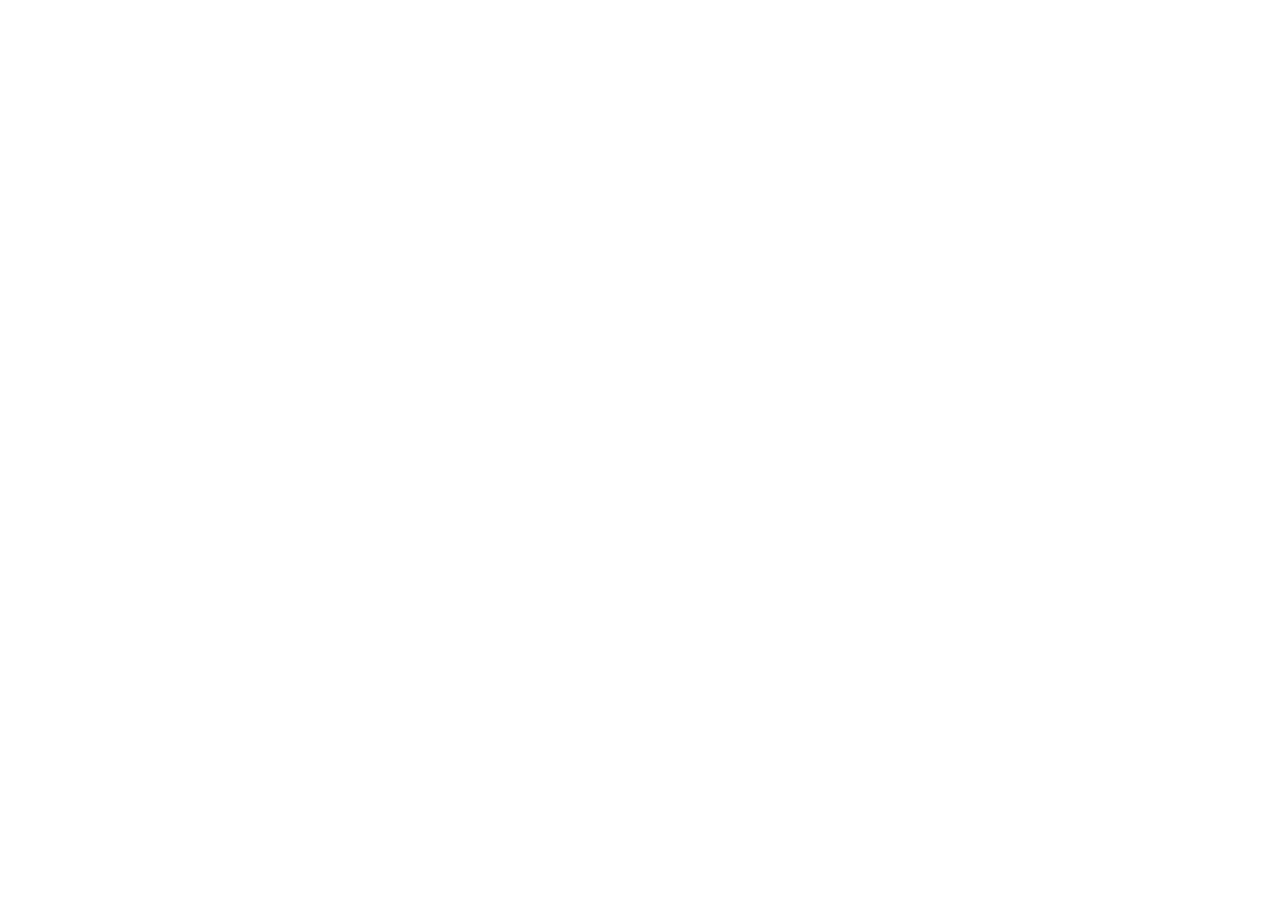
==== intex.html @ 8739b1ca "initial commit" ====
<!DOCTYPE html>
<!DOCTYPE html>
<html lang="en">
<head>
    <meta charset="UTF-8">
    <meta name="viewport" content="width=device-width, initial-scale=1.0">
    <title>my portfolio</title>
</head>
<body>
    
</body>
<html>
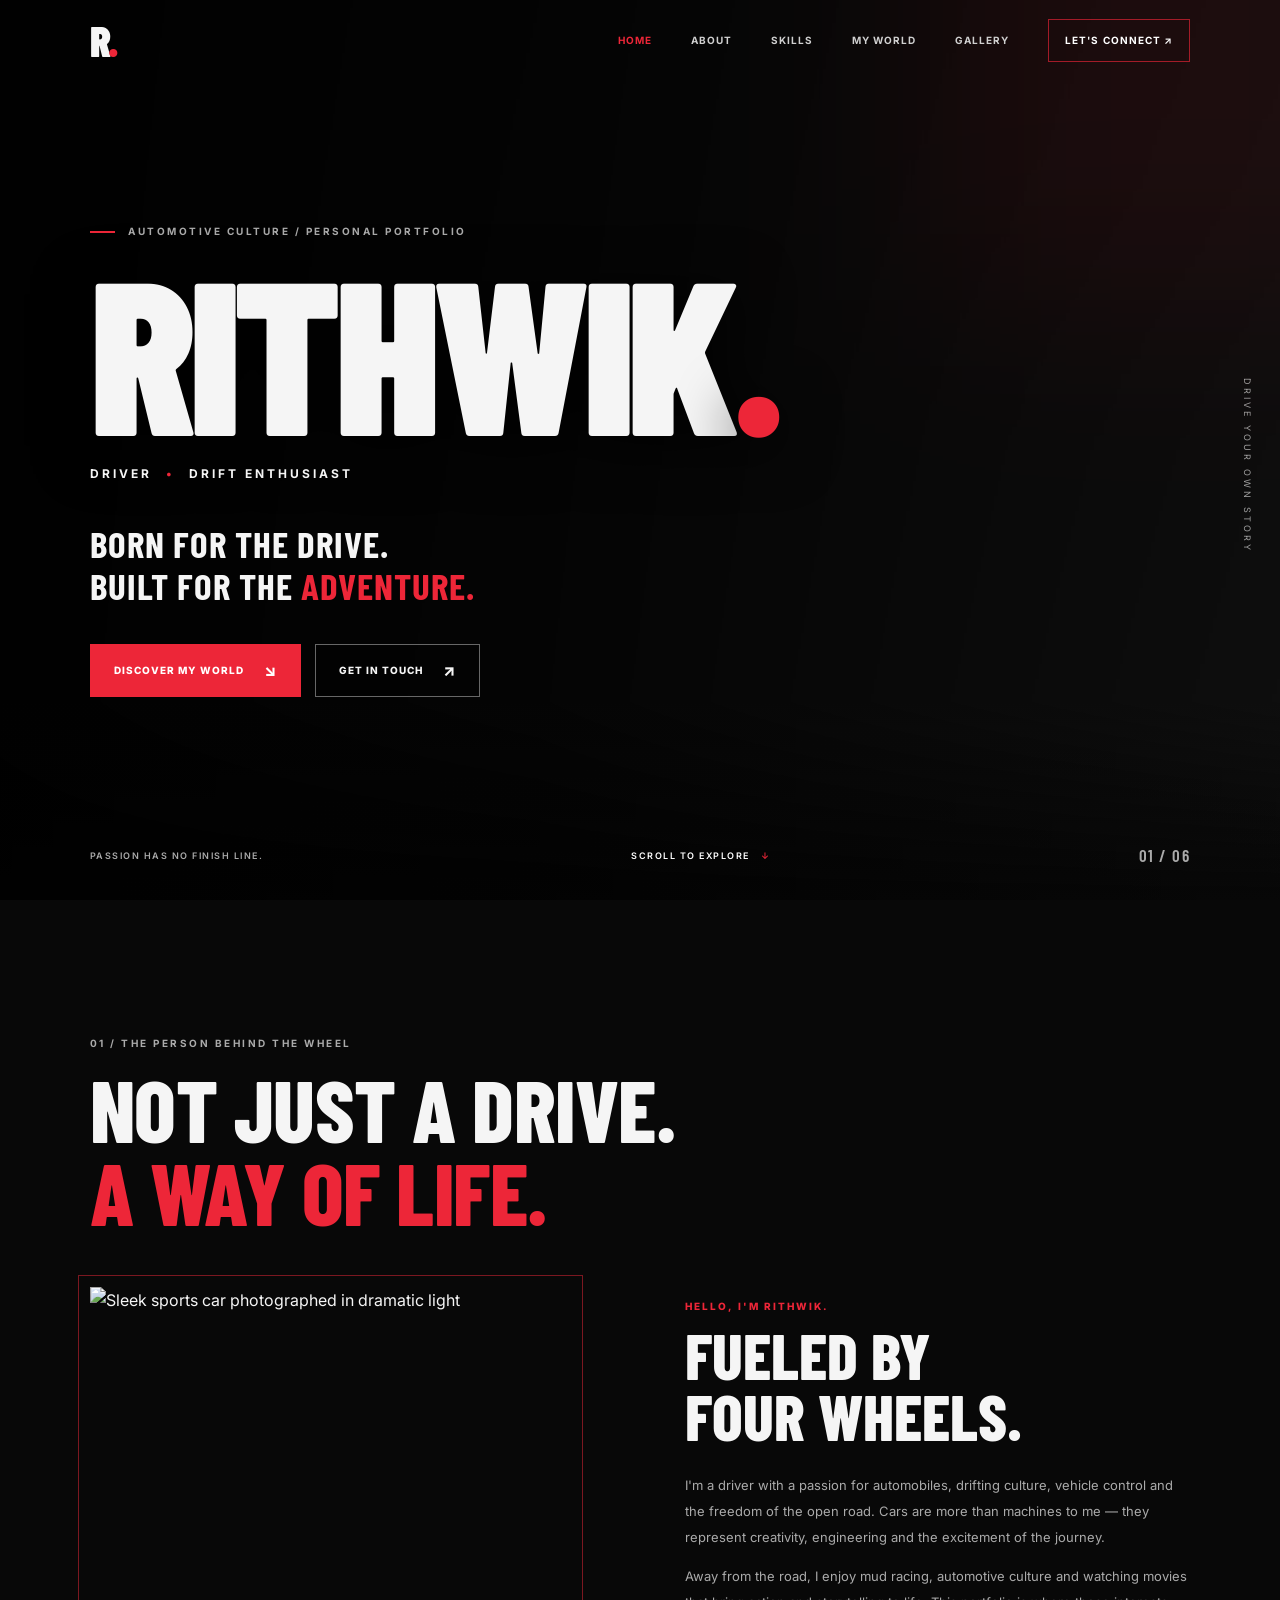
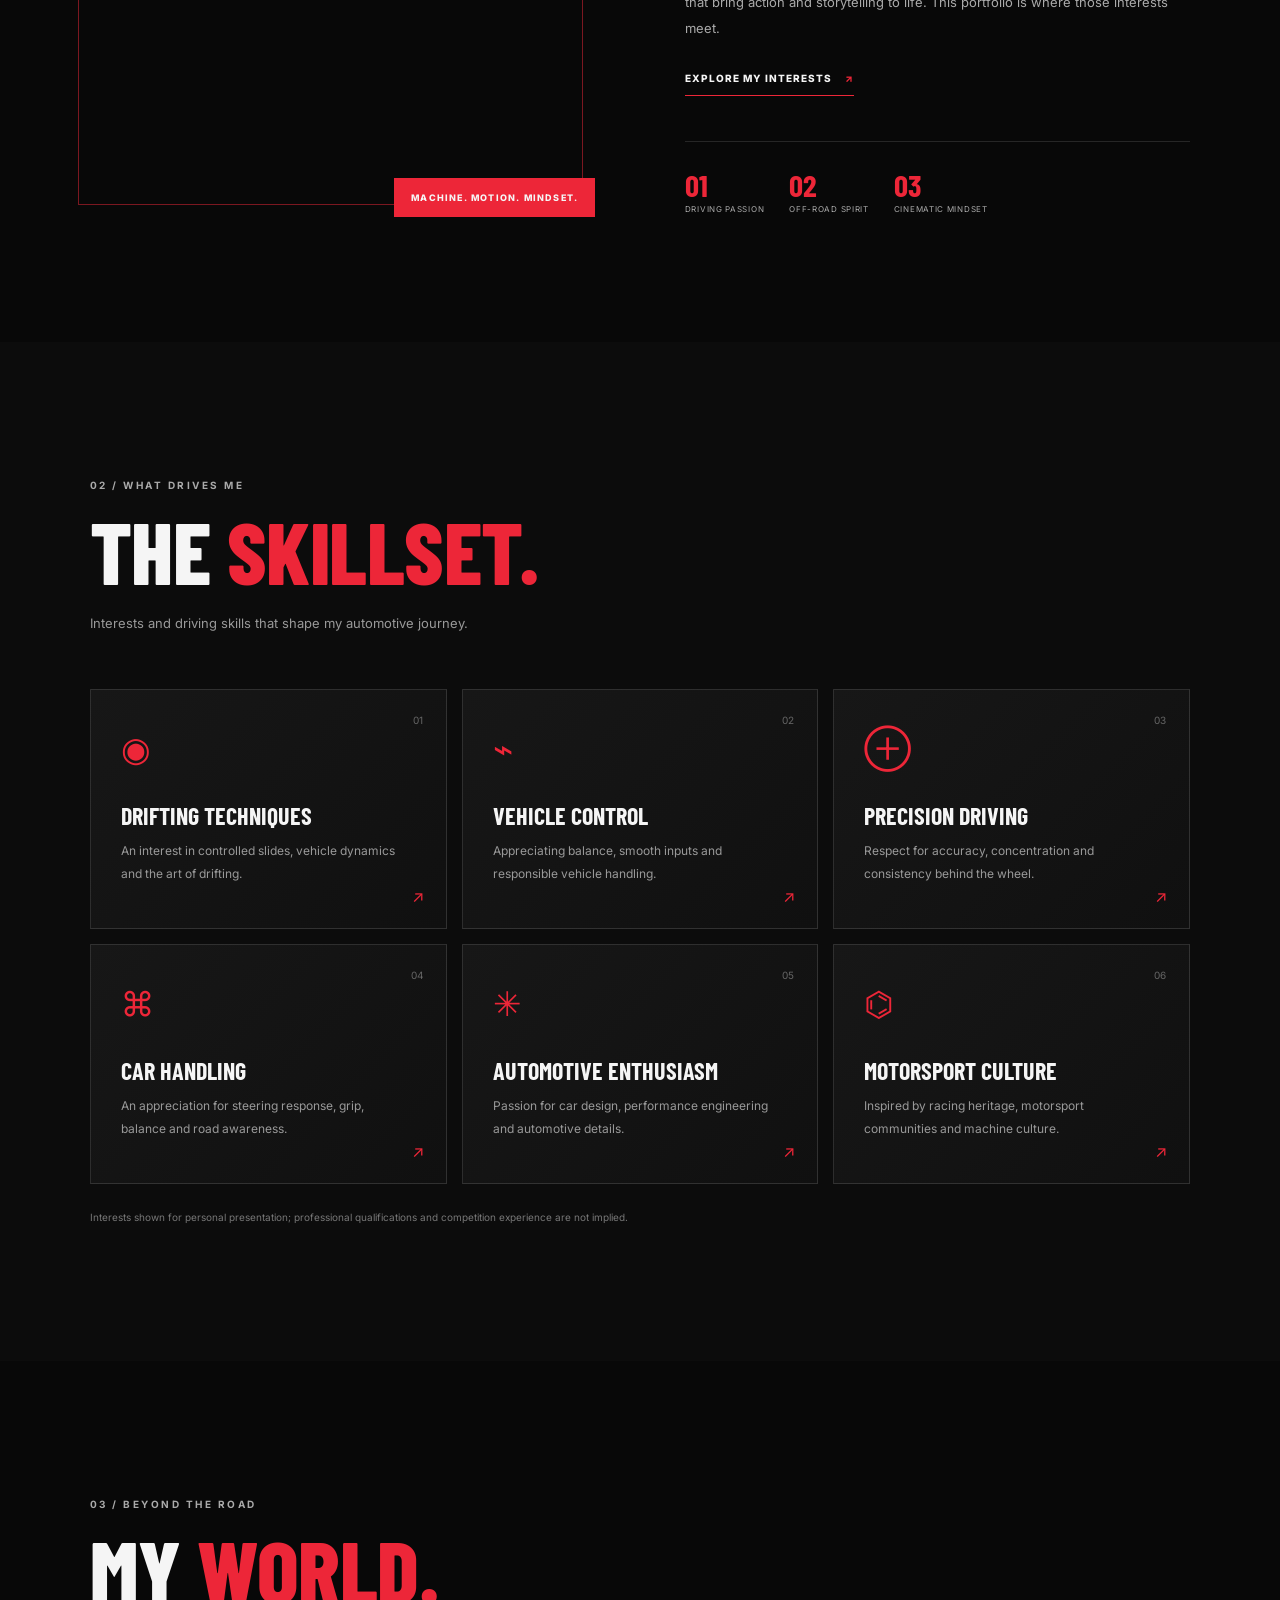
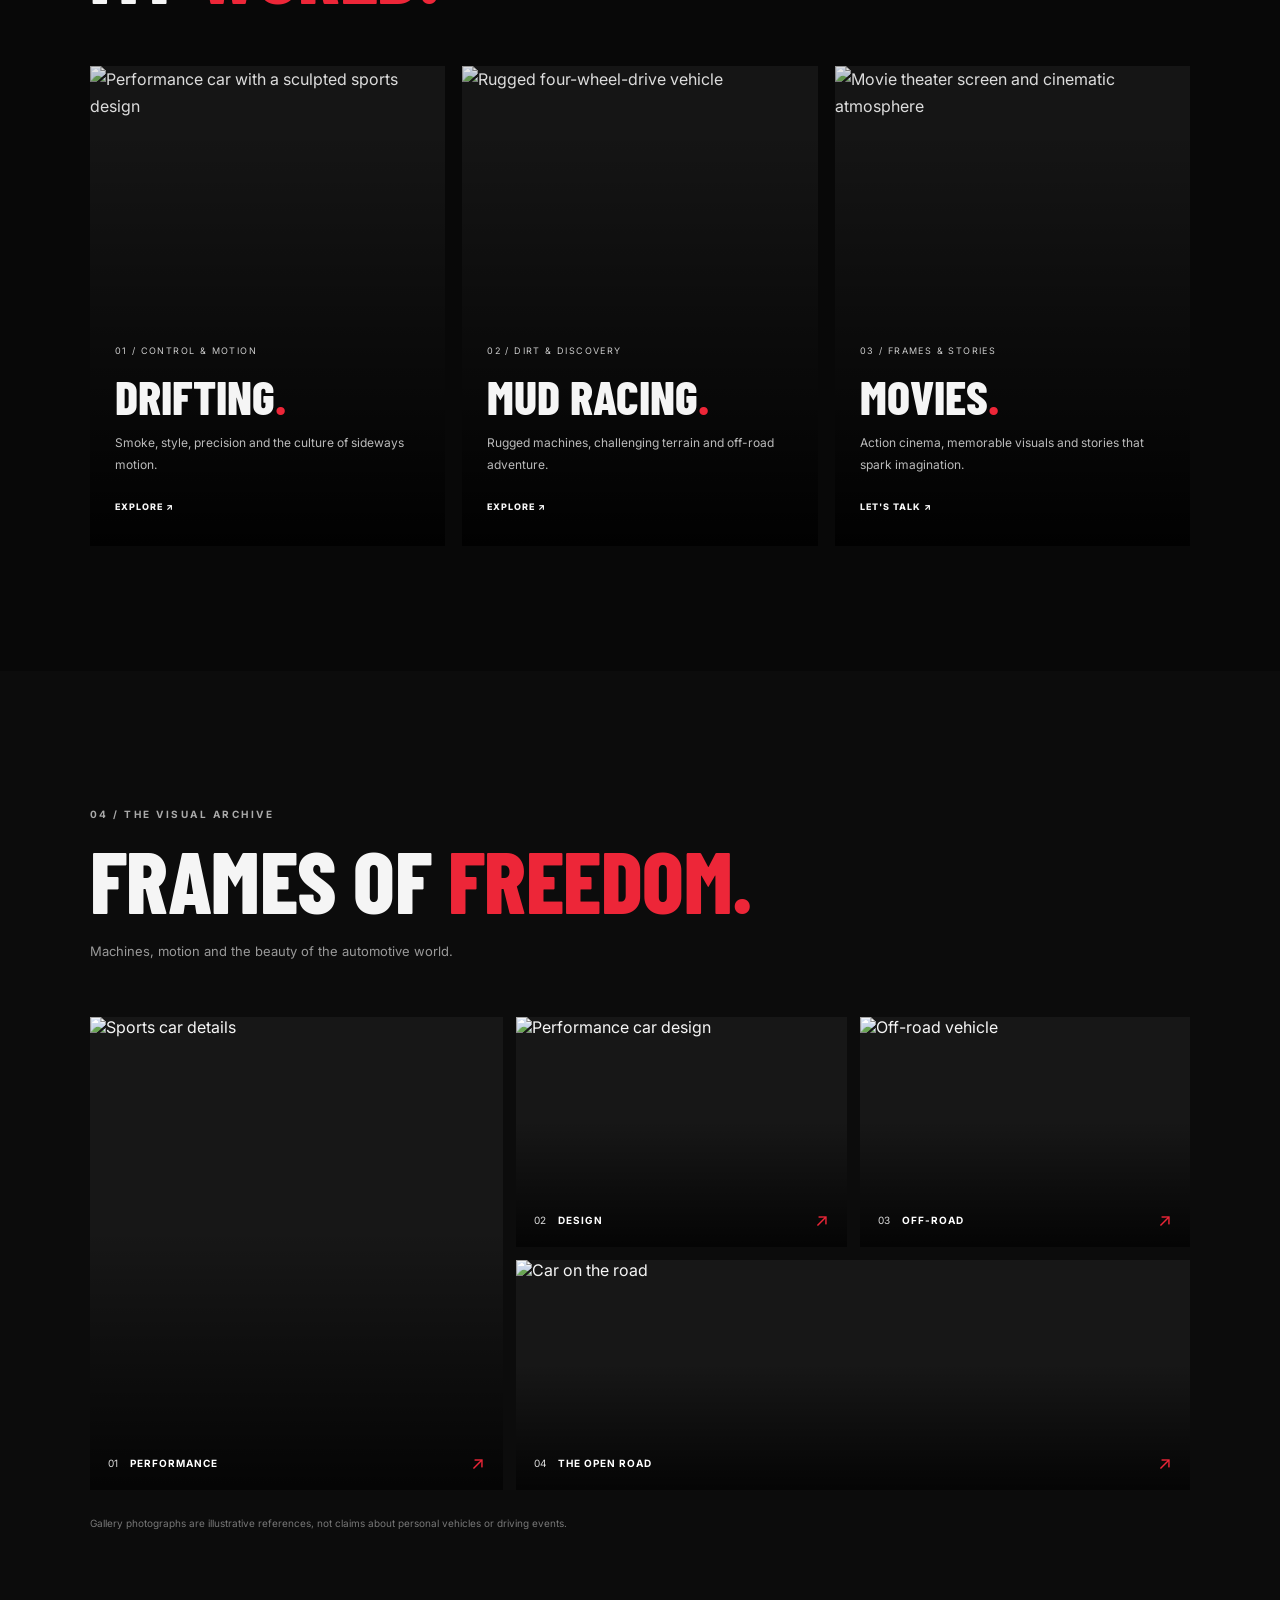
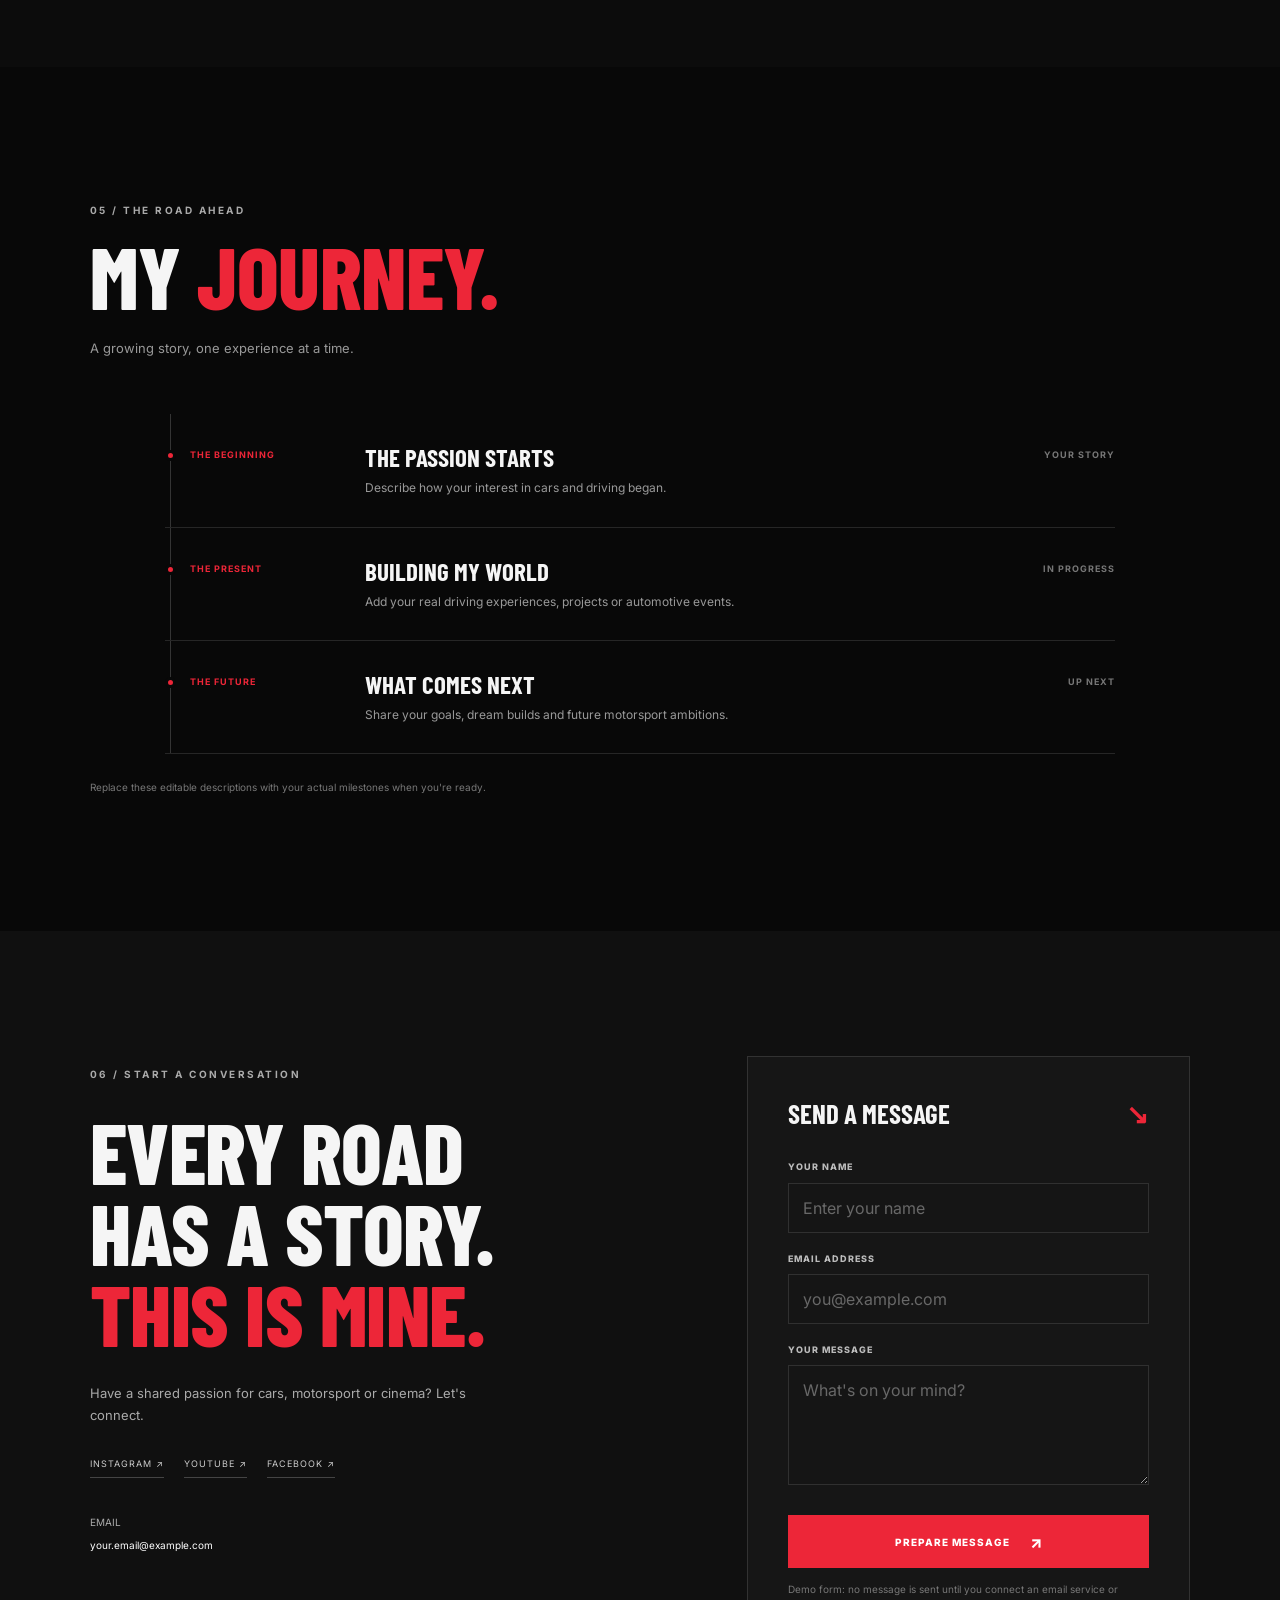
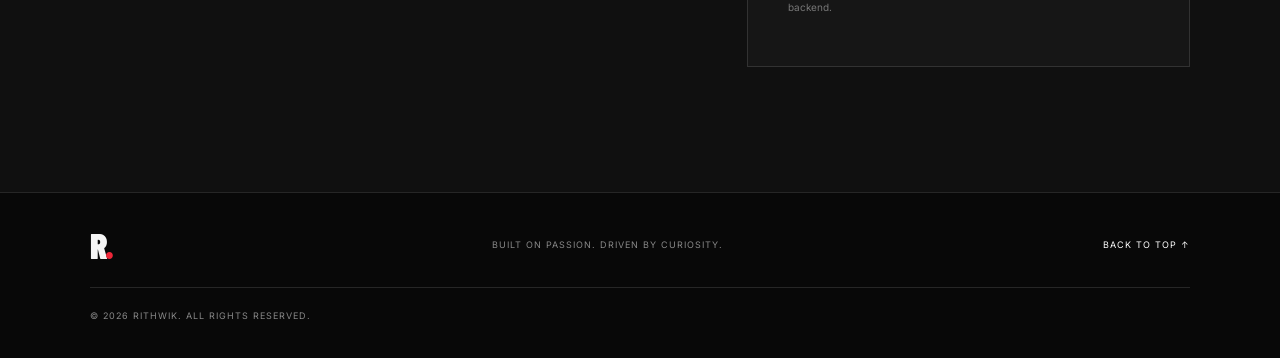
==== commit 1fbba97c: "portfolio fist page complete" ====
--- a/intex.html
+++ b/intex.html
@@ -1,12 +1,308 @@
-<!DOCTYPE html>
+
 <!DOCTYPE html>
 <html lang="en">
 <head>
-    <meta charset="UTF-8">
-    <meta name="viewport" content="width=device-width, initial-scale=1.0">
-    <title>my portfolio</title>
+  <meta charset="UTF-8">
+  <meta name="viewport" content="width=device-width, initial-scale=1.0">
+  <meta name="theme-color" content="#080808">
+  <meta name="description" content="Rithwik's automotive portfolio — driving, drifting, mud racing and movie culture.">
+  <title>RITHWIK | Automotive Portfolio</title>
+  <link rel="preconnect" href="https://fonts.googleapis.com">
+  <link rel="preconnect" href="https://fonts.gstatic.com" crossorigin>
+  <link href="https://fonts.googleapis.com/css2?family=Barlow+Condensed:wght@500;600;700;800;900&family=Inter:wght@400;500;600;700&display=swap" rel="stylesheet">
+  <link rel="stylesheet" href="style.css">
+  <script src="script.js" defer></script>
 </head>
 <body>
-    
+  <div class="loader" id="loader" aria-label="Loading website">
+    <span class="loader-mark">R<span>.</span></span>
+    <div class="loader-track"><span></span></div>
+    <p>PREPARING THE DRIVE</p>
+  </div>
+
+  <header class="header" id="top">
+    <a class="logo" href="#home" aria-label="Rithwik home">R<span>.</span></a>
+
+    <button class="menu-toggle" aria-label="Open navigation"
+      aria-expanded="false" aria-controls="nav">
+      <span></span><span></span>
+    </button>
+
+    <nav class="nav" id="nav" aria-label="Main navigation">
+      <a href="#home">HOME</a>
+      <a href="#about">ABOUT</a>
+      <a href="#skills">SKILLS</a>
+      <a href="#world">MY WORLD</a>
+      <a href="#gallery">GALLERY</a>
+      <a class="nav-contact" href="#contact">LET'S CONNECT ↗</a>
+    </nav>
+  </header>
+
+  <main>
+    <section class="hero" id="home">
+      <div class="hero-image"></div>
+      <div class="hero-shade"></div>
+      <div class="hero-content">
+        <p class="eyebrow reveal"><span></span> AUTOMOTIVE CULTURE / PERSONAL PORTFOLIO</p>
+        <h1 class="hero-title reveal">RITHWIK<span class="red">.</span></h1>
+        <p class="hero-role reveal">DRIVER <span>•</span> DRIFT ENTHUSIAST</p>
+        <p class="hero-tagline reveal">
+          BORN FOR THE DRIVE.<br>
+          BUILT FOR THE <span>ADVENTURE.</span>
+        </p>
+        <div class="hero-actions reveal">
+          <a class="btn btn-primary" href="#about">DISCOVER MY WORLD <span>↘</span></a>
+          <a class="btn btn-outline" href="#contact">GET IN TOUCH <span>↗</span></a>
+        </div>
+      </div>
+
+      <div class="hero-bottom">
+        <span>PASSION HAS NO FINISH LINE.</span>
+        <a href="#about" class="scroll-cue">SCROLL TO EXPLORE <span>↓</span></a>
+        <span class="hero-index">01 / 06</span>
+      </div>
+      <div class="hero-vertical">DRIVE YOUR OWN STORY</div>
+    </section>
+
+    <section class="section about section-pad" id="about">
+      <div class="section-heading reveal">
+        <p class="eyebrow">01 / THE PERSON BEHIND THE WHEEL</p>
+        <h2>NOT JUST A DRIVE.<br><span>A WAY OF LIFE.</span></h2>
+      </div>
+
+      <div class="about-grid">
+        <div class="about-photo reveal">
+          <img
+            src="https://images.unsplash.com/photo-1492144534655-ae79c964c9d7?auto=format&fit=crop&w=1200&q=85"
+            alt="Sleek sports car photographed in dramatic light"
+            loading="lazy">
+          <span class="photo-caption">MACHINE. MOTION. MINDSET.</span>
+        </div>
+
+        <div class="about-copy reveal">
+          <p class="red-label">HELLO, I'M RITHWIK.</p>
+          <h3>FUELED BY<br>FOUR WHEELS.</h3>
+          <p>
+            I'm a driver with a passion for automobiles, drifting culture,
+            vehicle control and the freedom of the open road. Cars are more
+            than machines to me — they represent creativity, engineering and
+            the excitement of the journey.
+          </p>
+          <p>
+            Away from the road, I enjoy mud racing, automotive culture and
+            watching movies that bring action and storytelling to life.
+            This portfolio is where those interests meet.
+          </p>
+          <a class="text-link" href="#world">EXPLORE MY INTERESTS <span>↗</span></a>
+          <div class="about-stats">
+            <div><strong>01</strong><span>DRIVING PASSION</span></div>
+            <div><strong>02</strong><span>OFF-ROAD SPIRIT</span></div>
+            <div><strong>03</strong><span>CINEMATIC MINDSET</span></div>
+          </div>
+        </div>
+      </div>
+    </section>
+
+    <section class="section skills section-pad" id="skills">
+      <div class="section-heading reveal">
+        <p class="eyebrow">02 / WHAT DRIVES ME</p>
+        <h2>THE <span>SKILLSET.</span></h2>
+        <p class="section-intro">Interests and driving skills that shape my automotive journey.</p>
+      </div>
+
+      <div class="skills-grid">
+        <article class="skill-card reveal">
+          <span class="card-number">01</span>
+          <span class="skill-icon" aria-hidden="true">◉</span>
+          <h3>DRIFTING TECHNIQUES</h3>
+          <p>An interest in controlled slides, vehicle dynamics and the art of drifting.</p>
+          <span class="card-arrow">↗</span>
+        </article>
+        <article class="skill-card reveal">
+          <span class="card-number">02</span>
+          <span class="skill-icon" aria-hidden="true">⌁</span>
+          <h3>VEHICLE CONTROL</h3>
+          <p>Appreciating balance, smooth inputs and responsible vehicle handling.</p>
+          <span class="card-arrow">↗</span>
+        </article>
+        <article class="skill-card reveal">
+          <span class="card-number">03</span>
+          <span class="skill-icon" aria-hidden="true">⊕</span>
+          <h3>PRECISION DRIVING</h3>
+          <p>Respect for accuracy, concentration and consistency behind the wheel.</p>
+          <span class="card-arrow">↗</span>
+        </article>
+        <article class="skill-card reveal">
+          <span class="card-number">04</span>
+          <span class="skill-icon" aria-hidden="true">⌘</span>
+          <h3>CAR HANDLING</h3>
+          <p>An appreciation for steering response, grip, balance and road awareness.</p>
+          <span class="card-arrow">↗</span>
+        </article>
+        <article class="skill-card reveal">
+          <span class="card-number">05</span>
+          <span class="skill-icon" aria-hidden="true">✳</span>
+          <h3>AUTOMOTIVE ENTHUSIASM</h3>
+          <p>Passion for car design, performance engineering and automotive details.</p>
+          <span class="card-arrow">↗</span>
+        </article>
+        <article class="skill-card reveal">
+          <span class="card-number">06</span>
+          <span class="skill-icon" aria-hidden="true">⌬</span>
+          <h3>MOTORSPORT CULTURE</h3>
+          <p>Inspired by racing heritage, motorsport communities and machine culture.</p>
+          <span class="card-arrow">↗</span>
+        </article>
+      </div>
+      <p class="small-note">Interests shown for personal presentation; professional qualifications and competition experience are not implied.</p>
+    </section>
+
+    <section class="section world section-pad" id="world">
+      <div class="section-heading reveal">
+        <p class="eyebrow">03 / BEYOND THE ROAD</p>
+        <h2>MY <span>WORLD.</span></h2>
+      </div>
+
+      <div class="world-grid">
+        <article class="world-card drift-card reveal">
+          <img src="https://images.unsplash.com/photo-1503376780353-7e6692767b70?auto=format&fit=crop&w=1100&q=85"
+            alt="Performance car with a sculpted sports design" loading="lazy">
+          <div class="world-overlay"></div>
+          <div class="world-content">
+            <span>01 / CONTROL & MOTION</span>
+            <h3>DRIFTING<span>.</span></h3>
+            <p>Smoke, style, precision and the culture of sideways motion.</p>
+            <a href="#gallery" aria-label="Explore automotive gallery">EXPLORE ↗</a>
+          </div>
+        </article>
+
+        <article class="world-card mud-card reveal">
+          <img src="https://images.unsplash.com/photo-1519641471654-76ce0107ad1b?auto=format&fit=crop&w=1100&q=85"
+            alt="Rugged four-wheel-drive vehicle" loading="lazy">
+          <div class="world-overlay"></div>
+          <div class="world-content">
+            <span>02 / DIRT & DISCOVERY</span>
+            <h3>MUD RACING<span>.</span></h3>
+            <p>Rugged machines, challenging terrain and off-road adventure.</p>
+            <a href="#gallery" aria-label="Explore off-road gallery">EXPLORE ↗</a>
+          </div>
+        </article>
+
+        <article class="world-card movie-card reveal">
+          <img src="https://images.unsplash.com/photo-1485846234645-a62644f84728?auto=format&fit=crop&w=1100&q=85"
+            alt="Movie theater screen and cinematic atmosphere" loading="lazy">
+          <div class="world-overlay"></div>
+          <div class="world-content">
+            <span>03 / FRAMES & STORIES</span>
+            <h3>MOVIES<span>.</span></h3>
+            <p>Action cinema, memorable visuals and stories that spark imagination.</p>
+            <a href="#contact" aria-label="Contact Rithwik">LET'S TALK ↗</a>
+          </div>
+        </article>
+      </div>
+    </section>
+
+    <section class="gallery section-pad" id="gallery">
+      <div class="section-heading reveal">
+        <p class="eyebrow">04 / THE VISUAL ARCHIVE</p>
+        <h2>FRAMES OF <span>FREEDOM.</span></h2>
+        <p class="section-intro">Machines, motion and the beauty of the automotive world.</p>
+      </div>
+
+      <div class="gallery-grid">
+        <button class="gallery-item gallery-large reveal" data-full="https://images.unsplash.com/photo-1492144534655-ae79c964c9d7?auto=format&fit=crop&w=1800&q=90" aria-label="Enlarge sports car photograph">
+          <img src="https://images.unsplash.com/photo-1492144534655-ae79c964c9d7?auto=format&fit=crop&w=1000&q=80" alt="Sports car details" loading="lazy">
+          <span>01 <b>PERFORMANCE</b><span class="zoom-icon">↗</span></span>
+        </button>
+        <button class="gallery-item reveal" data-full="https://images.unsplash.com/photo-1503376780353-7e6692767b70?auto=format&fit=crop&w=1800&q=90" aria-label="Enlarge performance car photograph">
+          <img src="https://images.unsplash.com/photo-1503376780353-7e6692767b70?auto=format&fit=crop&w=900&q=80" alt="Performance car design" loading="lazy">
+          <span>02 <b>DESIGN</b><span class="zoom-icon">↗</span></span>
+        </button>
+        <button class="gallery-item reveal" data-full="https://images.unsplash.com/photo-1519641471654-76ce0107ad1b?auto=format&fit=crop&w=1800&q=90" aria-label="Enlarge off-road vehicle photograph">
+          <img src="https://images.unsplash.com/photo-1519641471654-76ce0107ad1b?auto=format&fit=crop&w=900&q=80" alt="Off-road vehicle" loading="lazy">
+          <span>03 <b>OFF-ROAD</b><span class="zoom-icon">↗</span></span>
+        </button>
+        <button class="gallery-item gallery-wide reveal" data-full="https://images.unsplash.com/photo-1489824904134-891ab64532f1?auto=format&fit=crop&w=1800&q=90" aria-label="Enlarge automotive photograph">
+          <img src="https://images.unsplash.com/photo-1489824904134-891ab64532f1?auto=format&fit=crop&w=1100&q=80" alt="Car on the road" loading="lazy">
+          <span>04 <b>THE OPEN ROAD</b><span class="zoom-icon">↗</span></span>
+        </button>
+      </div>
+      <p class="small-note">Gallery photographs are illustrative references, not claims about personal vehicles or driving events.</p>
+    </section>
+
+    <section class="section timeline section-pad" id="journey">
+      <div class="section-heading reveal">
+        <p class="eyebrow">05 / THE ROAD AHEAD</p>
+        <h2>MY <span>JOURNEY.</span></h2>
+        <p class="section-intro">A growing story, one experience at a time.</p>
+      </div>
+      <div class="timeline-list">
+        <article class="timeline-item reveal">
+          <span class="timeline-dot"></span>
+          <span class="timeline-tag">THE BEGINNING</span>
+          <div><h3>THE PASSION STARTS</h3><p>Describe how your interest in cars and driving began.</p></div>
+          <span class="timeline-date">YOUR STORY</span>
+        </article>
+        <article class="timeline-item reveal">
+          <span class="timeline-dot"></span>
+          <span class="timeline-tag">THE PRESENT</span>
+          <div><h3>BUILDING MY WORLD</h3><p>Add your real driving experiences, projects or automotive events.</p></div>
+          <span class="timeline-date">IN PROGRESS</span>
+        </article>
+        <article class="timeline-item reveal">
+          <span class="timeline-dot"></span>
+          <span class="timeline-tag">THE FUTURE</span>
+          <div><h3>WHAT COMES NEXT</h3><p>Share your goals, dream builds and future motorsport ambitions.</p></div>
+          <span class="timeline-date">UP NEXT</span>
+        </article>
+      </div>
+      <p class="small-note">Replace these editable descriptions with your actual milestones when you're ready.</p>
+    </section>
+
+    <section class="contact section-pad" id="contact">
+      <div class="contact-glow"></div>
+      <div class="contact-grid">
+        <div class="contact-copy reveal">
+          <p class="eyebrow">06 / START A CONVERSATION</p>
+          <h2>EVERY ROAD<br>HAS A STORY.<br><span>THIS IS MINE.</span></h2>
+          <p>Have a shared passion for cars, motorsport or cinema? Let's connect.</p>
+          <div class="social-links">
+            <!-- Replace # with your real profile URLs -->
+            <a href="#" class="social-placeholder" data-placeholder="true">INSTAGRAM ↗</a>
+            <a href="#" class="social-placeholder" data-placeholder="true">YOUTUBE ↗</a>
+            <a href="#" class="social-placeholder" data-placeholder="true">FACEBOOK ↗</a>
+          </div>
+          <p class="email-line">EMAIL <a href="mailto:your.email@example.com">your.email@example.com</a></p>
+        </div>
+
+        <form class="contact-form reveal" id="contactForm">
+          <p class="form-heading">SEND A MESSAGE <span>↘</span></p>
+          <label for="name">YOUR NAME</label>
+          <input id="name" name="name" type="text" placeholder="Enter your name" required maxlength="80">
+          <label for="email">EMAIL ADDRESS</label>
+          <input id="email" name="email" type="email" placeholder="you@example.com" required maxlength="150">
+          <label for="message">YOUR MESSAGE</label>
+          <textarea id="message" name="message" rows="4" placeholder="What's on your mind?" required maxlength="2000"></textarea>
+          <button class="btn btn-primary submit-btn" type="submit">PREPARE MESSAGE <span>↗</span></button>
+          <p class="form-status" id="formStatus" role="status" aria-live="polite"></p>
+          <p class="form-note">Demo form: no message is sent until you connect an email service or backend.</p>
+        </form>
+      </div>
+    </section>
+  </main>
+
+  <footer class="footer">
+    <a class="logo" href="#home">R<span>.</span></a>
+    <p>BUILT ON PASSION. DRIVEN BY CURIOSITY.</p>
+    <a href="#top" class="back-top">BACK TO TOP ↑</a>
+    <span class="copyright">© <span id="year"></span> RITHWIK. ALL RIGHTS RESERVED.</span>
+  </footer>
+
+  <button class="back-top-float" id="backTop" aria-label="Back to top">↑</button>
+
+  <dialog class="lightbox" id="lightbox" aria-label="Expanded gallery image">
+    <button class="lightbox-close" id="lightboxClose" aria-label="Close image">×</button>
+    <img id="lightboxImage" src="" alt="">
+  </dialog>
 </body>
-<html>+</html>
--- a/style.css
+++ b/style.css
@@ -0,0 +1,682 @@
+
+:root {
+  --bg: #080808;
+  --surface: #111111;
+  --surface-2: #171717;
+  --red: #ed2638;
+  --white: #f5f5f5;
+  --muted: #999999;
+  --line: rgba(255,255,255,.12);
+  --font-display: "Barlow Condensed", sans-serif;
+  --font-body: "Inter", sans-serif;
+  --page-pad: clamp(22px, 7vw, 110px);
+}
+
+* { box-sizing: border-box; }
+
+html {
+  scroll-behavior: smooth;
+  scroll-padding-top: 85px;
+}
+
+body {
+  margin: 0;
+  background: var(--bg);
+  color: var(--white);
+  font-family: var(--font-body);
+  line-height: 1.7;
+  overflow-x: hidden;
+}
+
+body.loading { overflow: hidden; }
+
+body, button, input, textarea { font-family: var(--font-body); }
+
+a { color: inherit; text-decoration: none; }
+button { color: inherit; }
+img { display: block; max-width: 100%; }
+button, input, textarea { font-size: inherit; }
+button:focus-visible, a:focus-visible, input:focus-visible,
+textarea:focus-visible {
+  outline: 2px solid var(--red);
+  outline-offset: 5px;
+}
+
+::selection { background: var(--red); color: white; }
+
+.loader {
+  position: fixed;
+  inset: 0;
+  z-index: 1000;
+  background: #070707;
+  display: flex;
+  flex-direction: column;
+  align-items: center;
+  justify-content: center;
+  gap: 18px;
+  transition: opacity .5s ease, visibility .5s ease;
+}
+
+.loader.done { opacity: 0; visibility: hidden; pointer-events: none; }
+
+.loader-mark {
+  font: 900 80px/1 var(--font-display);
+  letter-spacing: -5px;
+}
+.loader-mark span, .logo span { color: var(--red); }
+
+.loader-track {
+  width: 150px;
+  height: 2px;
+  background: #252525;
+  overflow: hidden;
+}
+.loader-track span {
+  display: block;
+  height: 100%;
+  background: var(--red);
+  animation: loading 1.1s ease-in-out infinite;
+}
+.loader p { color: var(--muted); font-size: 9px; letter-spacing: 3px; }
+
+@keyframes loading {
+  from { transform: translateX(-100%); }
+  to { transform: translateX(150px); }
+}
+
+.header {
+  position: fixed;
+  z-index: 100;
+  top: 0;
+  left: 0;
+  width: 100%;
+  height: 82px;
+  padding: 0 var(--page-pad);
+  display: flex;
+  align-items: center;
+  justify-content: space-between;
+  border-bottom: 1px solid transparent;
+  transition: background .3s, border-color .3s;
+}
+
+.header.scrolled {
+  background: rgba(8,8,8,.92);
+  backdrop-filter: blur(18px);
+  border-color: var(--line);
+}
+
+.logo {
+  font: 900 43px/.9 var(--font-display);
+  letter-spacing: -3px;
+}
+
+.nav { display: flex; align-items: center; gap: clamp(18px, 3vw, 40px); }
+.nav a {
+  font-size: 10px;
+  font-weight: 700;
+  letter-spacing: 1.1px;
+  color: #d0d0d0;
+  transition: color .2s;
+}
+.nav a:hover, .nav a.active { color: var(--red); }
+
+.nav .nav-contact {
+  padding: 12px 16px;
+  border: 1px solid rgba(237,38,56,.65);
+  color: white;
+}
+.nav .nav-contact:hover { background: var(--red); }
+
+.menu-toggle {
+  display: none;
+  width: 42px;
+  height: 42px;
+  border: 1px solid var(--line);
+  background: #111;
+  cursor: pointer;
+}
+.menu-toggle span {
+  display: block;
+  height: 2px;
+  width: 19px;
+  background: white;
+  margin: 5px auto;
+  transition: transform .2s;
+}
+
+.hero {
+  position: relative;
+  min-height: 720px;
+  height: 100svh;
+  max-height: 1100px;
+  display: flex;
+  align-items: center;
+  overflow: hidden;
+  background: #101010;
+}
+
+.hero-image {
+  position: absolute;
+  inset: -3%;
+  background: url("https://images.unsplash.com/photo-1503376780353-7e6692767b70?auto=format&fit=crop&w=2200&q=90") center 58%/cover no-repeat;
+  transform: scale(1.03);
+  will-change: transform;
+}
+
+.hero-shade {
+  position: absolute;
+  inset: 0;
+  background:
+    linear-gradient(90deg, rgba(0,0,0,.92) 0%, rgba(0,0,0,.7) 42%, rgba(0,0,0,.12) 100%),
+    linear-gradient(0deg, #080808 0%, transparent 22%, rgba(0,0,0,.18) 100%);
+}
+
+.hero-content {
+  position: relative;
+  z-index: 2;
+  width: min(850px, 100%);
+  padding: 100px var(--page-pad) 90px;
+}
+
+.eyebrow {
+  color: #aaa;
+  font-size: 10px;
+  letter-spacing: 2.5px;
+  font-weight: 700;
+  text-transform: uppercase;
+}
+
+.hero .eyebrow span {
+  display: inline-block;
+  width: 25px;
+  height: 2px;
+  background: var(--red);
+  vertical-align: middle;
+  margin-right: 9px;
+}
+
+.hero-title {
+  margin: 22px 0 0;
+  font: 900 clamp(92px, 17vw, 220px)/.8 var(--font-display);
+  letter-spacing: -.035em;
+  text-shadow: 0 10px 60px #000;
+}
+
+.red, .hero-role span, .hero-tagline span { color: var(--red); }
+
+.hero-role {
+  margin: 28px 0;
+  font-size: 12px;
+  font-weight: 700;
+  letter-spacing: 3px;
+}
+.hero-role span { padding: 0 8px; }
+
+.hero-tagline {
+  font: 700 clamp(23px, 3vw, 37px)/1.15 var(--font-display);
+  letter-spacing: 1px;
+}
+
+.hero-actions { display: flex; flex-wrap: wrap; gap: 14px; margin-top: 35px; }
+
+.btn {
+  min-height: 53px;
+  padding: 0 23px;
+  display: inline-flex;
+  align-items: center;
+  justify-content: center;
+  gap: 20px;
+  border: 1px solid transparent;
+  font-size: 10px;
+  font-weight: 800;
+  letter-spacing: 1px;
+  cursor: pointer;
+  transition: background .25s, color .25s, transform .25s, border-color .25s;
+}
+.btn:hover { transform: translateY(-3px); }
+.btn span { font-size: 16px; }
+
+.btn-primary { background: var(--red); color: white; }
+.btn-primary:hover { background: #ff4051; }
+.btn-outline { border-color: rgba(255,255,255,.4); background: rgba(0,0,0,.25); }
+.btn-outline:hover { background: white; color: black; }
+
+.hero-bottom {
+  position: absolute;
+  z-index: 2;
+  left: var(--page-pad);
+  right: var(--page-pad);
+  bottom: 30px;
+  display: flex;
+  align-items: center;
+  justify-content: space-between;
+  color: #aaa;
+  font-size: 9px;
+  font-weight: 600;
+  letter-spacing: 1.5px;
+}
+.scroll-cue { color: white; }
+.scroll-cue span { color: var(--red); padding-left: 8px; }
+.hero-index { font-family: var(--font-display); font-size: 17px; }
+
+.hero-vertical {
+  position: absolute;
+  right: 25px;
+  top: 42%;
+  writing-mode: vertical-rl;
+  color: rgba(255,255,255,.6);
+  font-size: 9px;
+  letter-spacing: 3px;
+}
+
+.section { position: relative; }
+.section-pad { padding: 125px var(--page-pad); }
+
+.section-heading { margin-bottom: 55px; }
+.section-heading .eyebrow { margin-bottom: 15px; }
+.section-heading h2, .contact h2 {
+  margin: 0;
+  font: 800 clamp(49px, 7vw, 87px)/.95 var(--font-display);
+  letter-spacing: -.5px;
+}
+.section-heading h2 span { color: var(--red); }
+.section-intro { color: var(--muted); font-size: 13px; margin: 20px 0 0; }
+
+.about-grid {
+  display: grid;
+  grid-template-columns: 1fr 1fr;
+  align-items: center;
+  gap: clamp(35px, 7vw, 100px);
+}
+.about-photo { position: relative; min-width: 0; }
+.about-photo::before {
+  content: "";
+  position: absolute;
+  z-index: 1;
+  inset: -12px 12px 12px -12px;
+  border: 1px solid rgba(237,38,56,.5);
+  pointer-events: none;
+}
+.about-photo img {
+  width: 100%;
+  height: 530px;
+  object-fit: cover;
+  filter: saturate(.72);
+}
+.photo-caption {
+  position: absolute;
+  bottom: 0;
+  right: 0;
+  background: var(--red);
+  padding: 12px 17px;
+  font-size: 9px;
+  letter-spacing: 1.2px;
+  font-weight: 800;
+}
+.red-label { color: var(--red); font-size: 10px; letter-spacing: 2px; font-weight: 800; }
+.about-copy h3 {
+  margin: 10px 0 25px;
+  font: 800 clamp(42px, 5vw, 66px)/.95 var(--font-display);
+}
+.about-copy > p:not(.red-label) { max-width: 530px; color: #aaa; font-size: 13px; line-height: 2; }
+.text-link {
+  display: inline-block;
+  margin-top: 16px;
+  padding-bottom: 8px;
+  border-bottom: 1px solid var(--red);
+  font-size: 10px;
+  letter-spacing: 1px;
+  font-weight: 800;
+}
+.text-link span { color: var(--red); padding-left: 10px; }
+
+.about-stats {
+  margin-top: 45px;
+  padding-top: 24px;
+  border-top: 1px solid var(--line);
+  display: flex;
+  flex-wrap: wrap;
+  gap: 25px;
+}
+.about-stats div { display: flex; flex-direction: column; }
+.about-stats strong { font: 700 31px var(--font-display); color: var(--red); }
+.about-stats span { font-size: 8px; color: #aaa; letter-spacing: .7px; }
+
+.skills { background: #0c0c0c; }
+.skills-grid { display: grid; grid-template-columns: repeat(3, 1fr); gap: 15px; }
+.skill-card {
+  min-height: 240px;
+  padding: 30px;
+  position: relative;
+  background: linear-gradient(135deg, #171717, #101010);
+  border: 1px solid var(--line);
+  transition: transform .3s, border-color .3s, background .3s;
+  overflow: hidden;
+}
+.skill-card::after {
+  content: "";
+  position: absolute;
+  bottom: 0;
+  left: 0;
+  height: 2px;
+  width: 0;
+  background: var(--red);
+  transition: width .3s;
+}
+.skill-card:hover { transform: translateY(-6px); border-color: #603036; background: #191415; }
+.skill-card:hover::after { width: 100%; }
+.card-number { position: absolute; top: 22px; right: 23px; color: #666; font-size: 10px; }
+.skill-icon { display: block; color: var(--red); font-size: 34px; margin-bottom: 23px; }
+.skill-card h3 { font: 700 24px var(--font-display); margin: 0 0 10px; }
+.skill-card p { color: var(--muted); font-size: 12px; line-height: 1.9; margin: 0; max-width: 290px; }
+.card-arrow { position: absolute; right: 22px; bottom: 18px; color: var(--red); }
+.small-note { margin-top: 24px; color: #777; font-size: 10px; line-height: 1.8; }
+
+.world-grid { display: grid; grid-template-columns: repeat(3, minmax(0,1fr)); gap: 17px; }
+.world-card { position: relative; min-height: 480px; overflow: hidden; background: #171717; }
+.world-card > img {
+  position: absolute;
+  width: 100%;
+  height: 100%;
+  object-fit: cover;
+  transition: transform .7s, filter .5s;
+  filter: grayscale(35%);
+}
+.world-card:hover > img { transform: scale(1.07); filter: grayscale(0); }
+.world-overlay {
+  position: absolute;
+  inset: 0;
+  background: linear-gradient(0deg, rgba(0,0,0,.96), rgba(0,0,0,.1) 85%);
+}
+.world-content { position: absolute; left: 25px; right: 25px; bottom: 27px; }
+.world-content > span { color: #ccc; font-size: 9px; letter-spacing: 1.4px; }
+.world-content h3 { margin: 10px 0; font: 800 clamp(32px,4vw,48px)/1 var(--font-display); }
+.world-content h3 span { color: var(--red); }
+.world-content p { color: #bbb; font-size: 12px; line-height: 1.8; }
+.world-content a { display: inline-block; margin-top: 12px; font-size: 9px; letter-spacing: 1px; font-weight: 800; }
+.world-content a:hover { color: var(--red); }
+
+.gallery { background: #0c0c0c; }
+.gallery-grid {
+  display: grid;
+  grid-template-columns: 1.25fr 1fr 1fr;
+  grid-auto-rows: 230px;
+  gap: 13px;
+}
+.gallery-item {
+  position: relative;
+  display: block;
+  width: 100%;
+  padding: 0;
+  overflow: hidden;
+  text-align: left;
+  background: #171717;
+  border: 0;
+  cursor: zoom-in;
+}
+.gallery-item.gallery-large { grid-row: span 2; }
+.gallery-item.gallery-wide { grid-column: span 2; }
+.gallery-item img {
+  width: 100%;
+  height: 100%;
+  object-fit: cover;
+  filter: grayscale(30%);
+  transition: transform .6s, filter .5s;
+}
+.gallery-item:hover img { transform: scale(1.06); filter: grayscale(0); }
+.gallery-item::after {
+  content: "";
+  position: absolute;
+  inset: 45% 0 0;
+  background: linear-gradient(transparent, rgba(0,0,0,.8));
+}
+.gallery-item > span {
+  position: absolute;
+  z-index: 1;
+  bottom: 17px;
+  left: 18px;
+  right: 18px;
+  display: flex;
+  align-items: center;
+  gap: 12px;
+  font-size: 10px;
+  color: #ddd;
+}
+.gallery-item b { color: white; letter-spacing: 1px; }
+.zoom-icon { margin-left: auto; color: var(--red); font-size: 18px; }
+
+.timeline-list { max-width: 950px; margin: auto; }
+.timeline-item {
+  position: relative;
+  display: grid;
+  grid-template-columns: 150px 1fr auto;
+  gap: 25px;
+  padding: 28px 0 28px 25px;
+  border-bottom: 1px solid var(--line);
+}
+.timeline-item::before {
+  content: "";
+  position: absolute;
+  left: 5px;
+  top: 0;
+  bottom: 0;
+  width: 1px;
+  background: #343434;
+}
+.timeline-dot {
+  position: absolute;
+  top: 36px;
+  left: 0;
+  width: 11px;
+  height: 11px;
+  background: var(--red);
+  border: 3px solid var(--bg);
+  border-radius: 50%;
+}
+.timeline-tag, .timeline-date { padding-top: 5px; color: var(--red); font-size: 9px; letter-spacing: 1px; font-weight: 700; }
+.timeline-date { color: #777; text-align: right; }
+.timeline-item h3 { font: 700 25px var(--font-display); margin: 0; }
+.timeline-item p { color: var(--muted); font-size: 12px; margin: 6px 0 0; }
+
+.contact { overflow: hidden; background: #101010; }
+.contact-glow {
+  position: absolute;
+  top: -200px;
+  right: -150px;
+  width: 500px;
+  height: 500px;
+  background: rgba(237,38,56,.08);
+  filter: blur(100px);
+  pointer-events: none;
+}
+.contact-grid { position: relative; display: grid; grid-template-columns: 1fr .8fr; gap: clamp(35px,8vw,120px); }
+.contact h2 { margin: 28px 0; font-size: clamp(49px,7vw,85px); }
+.contact h2 span { color: var(--red); }
+.contact-copy > p:not(.eyebrow) { max-width: 390px; color: #aaa; font-size: 13px; }
+.social-links { display: flex; flex-wrap: wrap; gap: 20px; margin-top: 30px; }
+.social-links a { color: #ccc; font-size: 9px; letter-spacing: 1px; border-bottom: 1px solid #444; padding-bottom: 6px; }
+.social-links a:hover { color: var(--red); border-color: var(--red); }
+.email-line { margin-top: 36px; font-size: 10px !important; }
+.email-line a { display: block; color: white; margin-top: 6px; }
+
+.contact-form {
+  padding: clamp(23px,4vw,40px);
+  border: 1px solid var(--line);
+  background: rgba(255,255,255,.025);
+}
+.form-heading { margin: 0 0 30px; font: 700 27px var(--font-display); }
+.form-heading span { color: var(--red); float: right; }
+.contact-form label { display: block; margin: 18px 0 8px; font-size: 9px; letter-spacing: 1px; font-weight: 800; color: #bbb; }
+.contact-form input, .contact-form textarea {
+  width: 100%;
+  padding: 14px;
+  color: white;
+  background: #151515;
+  border: 1px solid #303030;
+  border-radius: 0;
+  outline-offset: 2px;
+}
+.contact-form input:focus, .contact-form textarea:focus { border-color: var(--red); }
+.contact-form textarea { resize: vertical; min-height: 120px; }
+.contact-form input::placeholder, .contact-form textarea::placeholder { color: #686868; }
+.submit-btn { width: 100%; margin-top: 22px; }
+.form-status { font-size: 12px; color: #f5b7bd; overflow-wrap: anywhere; }
+.form-note { color: #777; font-size: 10px; line-height: 1.8; }
+
+.footer {
+  display: grid;
+  grid-template-columns: auto 1fr auto;
+  gap: 25px;
+  align-items: center;
+  padding: 35px var(--page-pad);
+  border-top: 1px solid var(--line);
+}
+.footer .logo { font-size: 36px; }
+.footer > p, .back-top, .copyright { color: #888; font-size: 9px; letter-spacing: 1px; }
+.footer > p { text-align: center; }
+.back-top { color: white; }
+.back-top:hover { color: var(--red); }
+.copyright { grid-column: 1/-1; border-top: 1px solid var(--line); padding-top: 20px; }
+
+.back-top-float {
+  position: fixed;
+  z-index: 80;
+  right: 24px;
+  bottom: 24px;
+  width: 43px;
+  height: 43px;
+  background: var(--red);
+  border: 0;
+  cursor: pointer;
+  font-size: 20px;
+  opacity: 0;
+  visibility: hidden;
+  transform: translateY(10px);
+  transition: .25s;
+}
+.back-top-float.visible { opacity: 1; visibility: visible; transform: translateY(0); }
+
+.lightbox {
+  position: fixed;
+  z-index: 300;
+  width: min(94vw, 1200px);
+  max-width: none;
+  max-height: 90vh;
+  padding: 25px;
+  border: 1px solid #444;
+  background: #090909;
+}
+.lightbox::backdrop { background: rgba(0,0,0,.92); backdrop-filter: blur(8px); }
+.lightbox img { width: 100%; max-height: 78vh; object-fit: contain; }
+.lightbox-close {
+  display: block;
+  margin: 0 0 12px auto;
+  border: 0;
+  background: transparent;
+  color: white;
+  font-size: 32px;
+  cursor: pointer;
+}
+
+.reveal { opacity: 0; transform: translateY(24px); transition: opacity .7s ease, transform .7s ease; }
+.reveal.in-view { opacity: 1; transform: translateY(0); }
+
+.hero-content .reveal { animation: heroEnter .8s both; }
+@keyframes heroEnter {
+  from { opacity: 0; transform: translateY(20px); }
+  to { opacity: 1; transform: translateY(0); }
+}
+.hero-content .eyebrow { animation-delay: .2s; }
+.hero-content .hero-title { animation-delay: .35s; }
+.hero-content .hero-role { animation-delay: .5s; }
+.hero-content .hero-tagline { animation-delay: .65s; }
+.hero-content .hero-actions { animation-delay: .8s; }
+
+@media (max-width: 1000px) {
+  .nav { gap: 17px; }
+  .nav a { font-size: 9px; }
+  .world-card { min-height: 420px; }
+  .skills-grid { grid-template-columns: repeat(2,1fr); }
+  .about-photo img { height: 460px; }
+  .timeline-item { grid-template-columns: 120px 1fr; }
+  .timeline-date { grid-column: 2; text-align: left; }
+}
+
+@media (max-width: 760px) {
+  :root { --page-pad: 24px; }
+  .header { height: 70px; }
+  .menu-toggle { display: block; }
+  .nav {
+    position: absolute;
+    top: 69px;
+    left: 0;
+    right: 0;
+    display: none;
+    flex-direction: column;
+    align-items: stretch;
+    gap: 0;
+    padding: 12px var(--page-pad) 22px;
+    background: rgba(8,8,8,.98);
+    border-bottom: 1px solid var(--line);
+  }
+  .nav.open { display: flex; }
+  .nav a { padding: 15px 0; font-size: 11px; border-bottom: 1px solid #202020; }
+  .nav .nav-contact { text-align: center; margin-top: 14px; padding: 13px; border: 1px solid var(--red); }
+  .menu-toggle[aria-expanded="true"] span:first-child { transform: translateY(3.5px) rotate(45deg); }
+  .menu-toggle[aria-expanded="true"] span:last-child { transform: translateY(-3.5px) rotate(-45deg); }
+
+  .hero { min-height: 690px; height: 95svh; }
+  .hero-image { background-position: 61% center; }
+  .hero-shade { background: linear-gradient(90deg, rgba(0,0,0,.88), rgba(0,0,0,.35)), linear-gradient(0deg, #080808, transparent 35%); }
+  .hero-content { padding-top: 100px; padding-bottom: 90px; }
+  .hero-title { font-size: clamp(85px,18vw,145px); }
+  .hero .eyebrow { max-width: 290px; line-height: 2; }
+  .hero-bottom { bottom: 22px; }
+  .hero-bottom > span:first-child, .hero-index, .hero-vertical { display: none; }
+  .hero-bottom { justify-content: flex-end; }
+  .section-pad { padding-top: 85px; padding-bottom: 85px; }
+  .section-heading { margin-bottom: 35px; }
+  .about-grid, .contact-grid { grid-template-columns: 1fr; }
+  .about-photo img { height: min(115vw, 460px); }
+  .about-copy { padding-top: 12px; }
+  .about-stats { gap: 22px; }
+  .world-grid { grid-template-columns: 1fr; }
+  .world-card { min-height: 420px; }
+  .gallery-grid { grid-template-columns: 1fr 1fr; grid-auto-rows: 190px; }
+  .gallery-item.gallery-large { grid-row: span 2; }
+  .gallery-item.gallery-wide { grid-column: span 2; }
+  .contact-grid { gap: 35px; }
+  .footer { grid-template-columns: auto 1fr; }
+  .footer > p { text-align: right; }
+  .back-top { grid-column: 1/-1; }
+}
+
+@media (max-width: 440px) {
+  :root { --page-pad: 19px; }
+  .hero-title { font-size: 82px; }
+  .hero-role { font-size: 10px; letter-spacing: 2px; }
+  .hero-actions { align-items: stretch; flex-direction: column; max-width: 280px; }
+  .btn { justify-content: space-between; }
+  .skills-grid { grid-template-columns: 1fr; }
+  .skill-card { min-height: 210px; }
+  .gallery-grid { grid-template-columns: 1fr; grid-auto-rows: 240px; }
+  .gallery-item.gallery-large { grid-row: span 1; }
+  .gallery-item.gallery-wide { grid-column: span 1; }
+  .timeline-item { grid-template-columns: 1fr; gap: 7px; padding-left: 25px; }
+  .timeline-date { grid-column: auto; }
+  .footer { grid-template-columns: 1fr; gap: 12px; }
+  .footer > p { text-align: left; }
+  .back-top { grid-column: auto; }
+  .copyright { grid-column: auto; }
+}
+
+@media (prefers-reduced-motion: reduce) {
+  *, *::before, *::after {
+    scroll-behavior: auto !important;
+    animation-duration: .01ms !important;
+    animation-iteration-count: 1 !important;
+    transition-duration: .01ms !important;
+  }
+  .reveal { opacity: 1; transform: none; }
+  .hero-image { transform: none !important; }
+}
